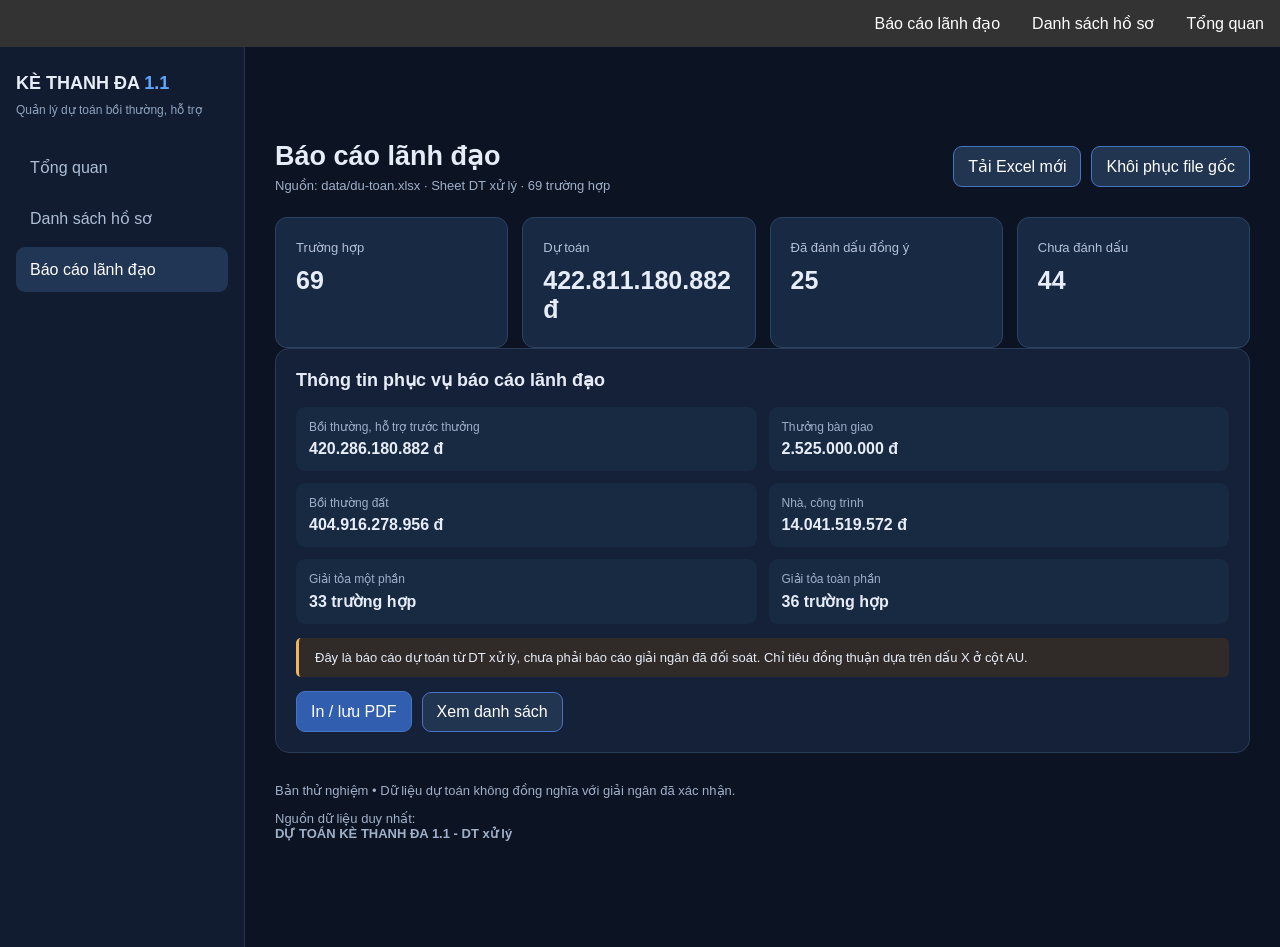
==== pages/bao-cao.html @ cdc93246 "first commit" ====
<!doctype html>
<html lang="vi">
  <head>
    <meta charset="utf-8" />
    <meta name="viewport" content="width=device-width,initial-scale=1" />
    <title>Báo cáo | Kè Thanh Đa 1.1</title>
    <link rel="stylesheet" href="../css/style.css" />
  </head>
  <body data-view="report" data-root="../">
    <ul>
          <li><a href="../index.html">Tổng quan</a></li>
          <li><a href="../pages/danh-sach.html">Danh sách hồ sơ</a></li>
          <li><a href="../pages/bao-cao.html">Báo cáo lãnh đạo</a></li>
        </ul>
    <div class="shell">
      <aside class="side">
        <div class="brand">
          KÈ THANH ĐA <span style="color: #5da8ff">1.1</span
          ><small>Quản lý dự toán bồi thường, hỗ trợ</small>
        </div>
        
        <nav class="nav">
          <a class="" href="../index.html">Tổng quan</a
          ><a class="" href="../pages/danh-sach.html">Danh sách hồ sơ</a
          ><a class="active" href="../pages/bao-cao.html">Báo cáo lãnh đạo</a>
        </nav>
      </aside>
      <main class="main">
        <header class="top">
          <div>
            <h1>Báo cáo lãnh đạo</h1>
            <div class="muted" id="source">Đang tải dữ liệu…</div>
          </div>
          <div class="actions">
            <label class="btn secondary" for="file">Tải Excel mới</label
            ><input
              class="file"
              id="file"
              type="file"
              accept=".xlsx,.xls"
              style="display: none"
            /><button id="reset" class="btn secondary" type="button">
              Khôi phục file gốc
            </button>
          </div>
        </header>
        <div id="content"></div>
        <div class="footer">
          <p class="muted">Bản thử nghiệm • Dữ liệu dự toán không đồng nghĩa với giải ngân đã xác nhận.</p>
          <p class="muted">Nguồn dữ liệu duy nhất:<br /><b>DỰ TOÁN KÈ THANH ĐA 1.1 - DT xử lý</b></p>
        </div>
      </main>
    </div>
    <script src="../assets/vendor/xlsx.full.min.js"></script>
    <script src="../js/data.js"></script>
    <script src="../js/app.js"></script>
  </body>
</html>
---- css/style.css ----
:root {
  font-family: Inter, "Segoe UI", Arial, sans-serif;
  color: #e7edf8;
  background: #0c1323;
}
* {
  box-sizing: border-box;
}
body {
  margin: 0;
}
a {
  color: inherit;
  text-decoration: none;
}
button,
input,
select {
  font: inherit;
}
button {
  cursor: pointer;
}
.shell {
  display: grid;
  grid-template-columns: 245px 1fr;
  min-height: 100vh;
}
.side {
  background: #111c30;
  border-right: 1px solid #26344a;
  padding: 24px 16px;
}
.brand {
  font-weight: 800;
  font-size: 18px;
  line-height: 1.4;
  margin-bottom: 26px;
}
.brand small {
  display: block;
  color: #8fa2bd;
  font-weight: 400;
  font-size: 12px;
  margin-top: 6px;
}
ul {
  list-style-type: none;
  margin: 0;
  padding: 0;
  overflow: hidden;
  background-color: #333333;
}

ul li {
  float: right;
}

ul li a {
  display: block;
  color: white;
  text-align: center;
  padding: 14px 16px;
  text-decoration: none;
}

ul li a:hover {
  background-color: #111111;
}
.nav a {
  display: block;
  padding: 13px 14px;
  border-radius: 9px;
  color: #aebed5;
  margin: 6px 0;
}
.nav a.active,
.nav a:hover {
  background: #213554;
  color: #fff;
}
.main {
  padding: 30px;
  max-width: 1600px;
  width: 100%;
  margin: auto;
}
.top {
  display: flex;
  justify-content: space-between;
  gap: 18px;
  align-items: center;
  margin-bottom: 24px;
  flex-wrap: wrap;
}
h1 {
  font-size: 27px;
  margin: 0 0 6px;
}
h2 {
  font-size: 18px;
  margin: 0 0 16px;
}
.muted {
  color: #9fb0c9;
  font-size: 13px;
}
.panel {
  background: #142138;
  border: 1px solid #2a3b57;
  border-radius: 14px;
  padding: 20px;
  margin-bottom: 20px;
}
.cards {
  display: grid;
  grid-template-columns: repeat(4, minmax(0, 1fr));
  gap: 14px;
}
.kpi {
  background: #182943;
  border: 1px solid #2c4262;
  border-radius: 12px;
  padding: 20px;
}
.kpi strong {
  display: block;
  font-size: 25px;
  margin: 10px 0 3px;
  overflow-wrap: anywhere;
}
.kpi span {
  font-size: 13px;
  color: #b2c1d6;
}
.kpi small {
  color: #8ca4c7;
}
.cols {
  display: grid;
  grid-template-columns: 1fr 1fr;
  gap: 18px;
  margin-top: 20px;
}
.bar {
  display: flex;
  height: 24px;
  overflow: hidden;
  border-radius: 6px;
  background: #24364d;
}
.bar .yes {
  background: #20b68a;
}
.bar .no {
  background: #ed8a57;
}
.legend {
  display: flex;
  gap: 20px;
  margin-top: 12px;
  flex-wrap: wrap;
}
.dot {
  display: inline-block;
  width: 10px;
  height: 10px;
  border-radius: 3px;
  margin-right: 5px;
}
.yesdot {
  background: #20b68a;
}
.nodot {
  background: #ed8a57;
}
.actions {
  display: flex;
  gap: 10px;
  flex-wrap: wrap;
  align-items: center;
}
.btn {
  background: #315eae;
  border: 1px solid #4875c3;
  border-radius: 9px;
  padding: 10px 14px;
  color: white;
}
.btn.secondary {
  background: #213450;
}
.file {
  max-width: 240px;
  font-size: 12px;
}
.tablewrap {
  overflow: auto;
}
table {
  width: 100%;
  border-collapse: collapse;
  font-size: 13px;
  min-width: 850px;
}
th,
td {
  padding: 11px 12px;
  text-align: left;
  border-bottom: 1px solid #2b3c56;
  vertical-align: top;
}
th {
  color: #afc1d9;
  background: #1b2c46;
  position: sticky;
  top: 0;
}
tbody tr:hover {
  background: #213552;
}
.right {
  text-align: right;
  white-space: nowrap;
}
.tag {
  display: inline-block;
  border-radius: 20px;
  padding: 5px 10px;
  background: #35445c;
  color: #dbe7fa;
  font-size: 12px;
}
.tag.ok {
  background: #154a3d;
  color: #a4f5d4;
}
.tag.no {
  background: #5a342b;
  color: #ffd0ba;
}
.filters {
  display: flex;
  gap: 10px;
  flex-wrap: wrap;
  margin-bottom: 14px;
}
input,
select {
  background: #101b2d;
  border: 1px solid #354962;
  color: #e8f1ff;
  border-radius: 8px;
  padding: 10px 12px;
}
input[type="search"] {
  min-width: 280px;
  flex: 1;
}
.details {
  display: grid;
  grid-template-columns: repeat(2, 1fr);
  gap: 12px;
}
.field {
  background: #182942;
  padding: 13px;
  border-radius: 9px;
}
.field span {
  display: block;
  color: #9eb0c9;
  font-size: 12px;
  margin-bottom: 6px;
}
.field strong {
  overflow-wrap: anywhere;
}
.notice {
  padding: 12px 16px;
  border-left: 3px solid #f2b35e;
  background: #302b29;
  border-radius: 5px;
  font-size: 13px;
  margin: 14px 0;
}
.footer {
  color: #8fa2bd;
  font-size: 12px;
  margin-top: 30px;
}
@media (max-width: 1000px) {
  .shell {
    grid-template-columns: 1fr;
  }
  .side {
    padding: 16px;
  }
  .nav {
    display: flex;
    flex-wrap: wrap;
    gap: 4px;
  }
  .nav a {
    margin: 0;
  }
  .main {
    padding: 18px;
  }
  .cards {
    grid-template-columns: repeat(2, 1fr);
  }
  .cols {
    grid-template-columns: 1fr;
  }
}
@media (max-width: 520px) {
  .cards,
  .details {
    grid-template-columns: 1fr;
  }
}
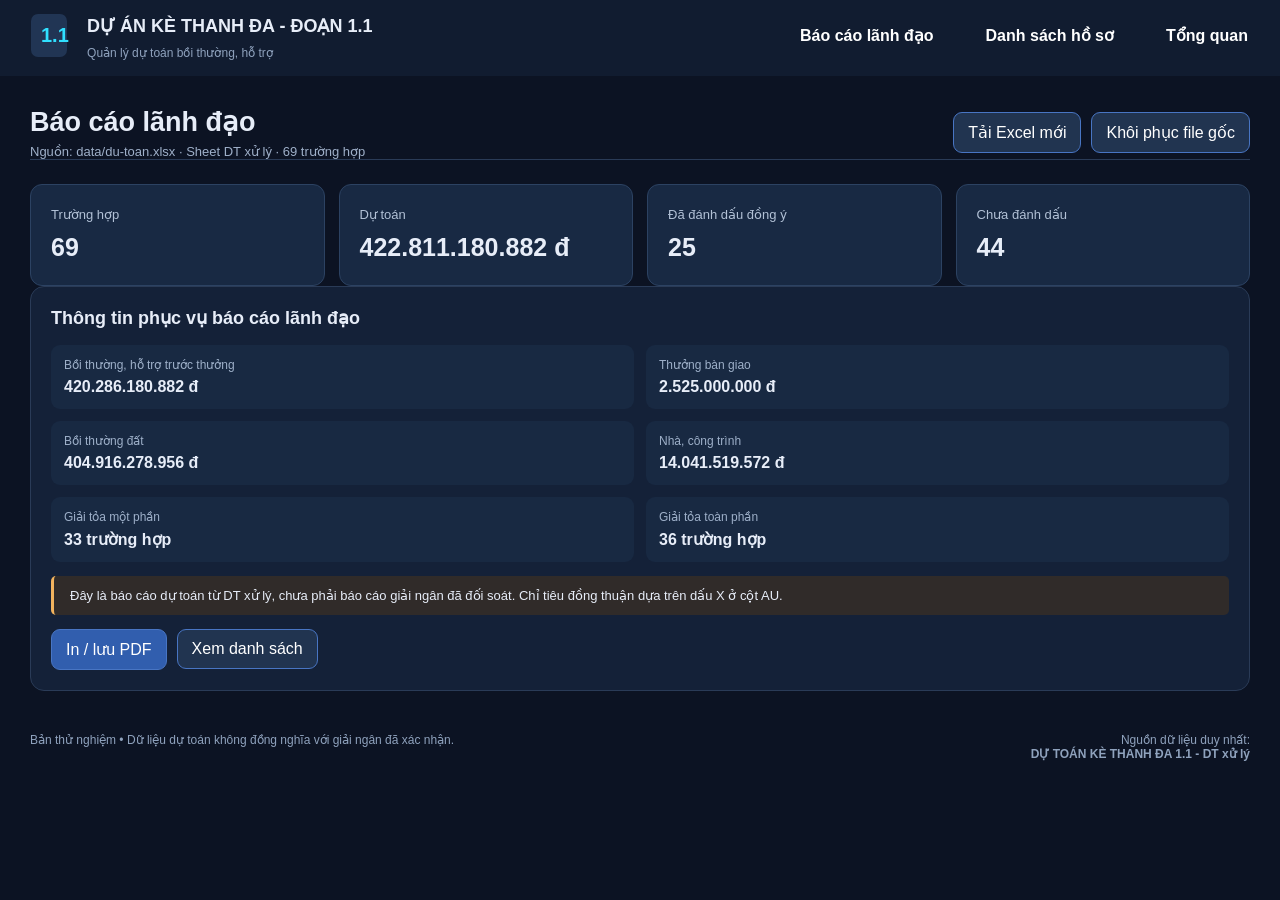
==== commit 5e70e6b0: "updated navigation bar" ====
--- a/pages/bao-cao.html
+++ b/pages/bao-cao.html
@@ -7,50 +7,48 @@
     <link rel="stylesheet" href="../css/style.css" />
   </head>
   <body data-view="report" data-root="../">
-    <ul>
+    <div class="side">
+      <div class="logo" style="flex-grow: 0.2">1.1</div>
+      <div class="brand" style="flex-grow: 1; margin-left: 20px">
+        DỰ ÁN KÈ THANH ĐA - ĐOẠN 1.1
+        <small>Quản lý dự toán bồi thường, hỗ trợ</small>
+      </div>
+      <div class="item" style="flex-grow: 4">
+        <ul>
           <li><a href="../index.html">Tổng quan</a></li>
           <li><a href="../pages/danh-sach.html">Danh sách hồ sơ</a></li>
           <li><a href="../pages/bao-cao.html">Báo cáo lãnh đạo</a></li>
         </ul>
-    <div class="shell">
-      <aside class="side">
-        <div class="brand">
-          KÈ THANH ĐA <span style="color: #5da8ff">1.1</span
-          ><small>Quản lý dự toán bồi thường, hỗ trợ</small>
+      </div>      
+    </div>
+    
+    <main class="main">
+      <header class="top">
+        <div>
+          <h1>Báo cáo lãnh đạo</h1>
+          <div class="muted" id="source">Đang tải dữ liệu…</div>
         </div>
-        
-        <nav class="nav">
-          <a class="" href="../index.html">Tổng quan</a
-          ><a class="" href="../pages/danh-sach.html">Danh sách hồ sơ</a
-          ><a class="active" href="../pages/bao-cao.html">Báo cáo lãnh đạo</a>
-        </nav>
-      </aside>
-      <main class="main">
-        <header class="top">
-          <div>
-            <h1>Báo cáo lãnh đạo</h1>
-            <div class="muted" id="source">Đang tải dữ liệu…</div>
-          </div>
-          <div class="actions">
-            <label class="btn secondary" for="file">Tải Excel mới</label
-            ><input
-              class="file"
-              id="file"
-              type="file"
-              accept=".xlsx,.xls"
-              style="display: none"
-            /><button id="reset" class="btn secondary" type="button">
-              Khôi phục file gốc
-            </button>
-          </div>
-        </header>
-        <div id="content"></div>
-        <div class="footer">
-          <p class="muted">Bản thử nghiệm • Dữ liệu dự toán không đồng nghĩa với giải ngân đã xác nhận.</p>
-          <p class="muted">Nguồn dữ liệu duy nhất:<br /><b>DỰ TOÁN KÈ THANH ĐA 1.1 - DT xử lý</b></p>
+        <div class="actions">
+          <label class="btn secondary" for="file">Tải Excel mới</label
+          ><input
+            class="file"
+            id="file"
+            type="file"
+            accept=".xlsx,.xls"
+            style="display: none"
+          /><button id="reset" class="btn secondary" type="button">
+            Khôi phục file gốc
+          </button>
         </div>
-      </main>
-    </div>
+      </header>
+
+      <div id="content"></div>
+
+      <div class="footer">
+        <p style="flex-grow: 5">Bản thử nghiệm • Dữ liệu dự toán không đồng nghĩa với giải ngân đã xác nhận.</p>
+        <p style="flex-grow: 5">Nguồn dữ liệu duy nhất:<br /><b>DỰ TOÁN KÈ THANH ĐA 1.1 - DT xử lý</b></p>
+      </div>
+    </main>
     <script src="../assets/vendor/xlsx.full.min.js"></script>
     <script src="../js/data.js"></script>
     <script src="../js/app.js"></script>
--- a/css/style.css
+++ b/css/style.css
@@ -21,21 +21,21 @@
 button {
   cursor: pointer;
 }
-.shell {
+/*.shell {
   display: grid;
   grid-template-columns: 245px 1fr;
   min-height: 100vh;
-}
+}*/
 .side {
   background: #111c30;
-  border-right: 1px solid #26344a;
-  padding: 24px 16px;
+  padding: 14px 6px;
+  display: flex;
 }
 .brand {
-  font-weight: 800;
+  font-weight: 700;
   font-size: 18px;
   line-height: 1.4;
-  margin-bottom: 26px;
+  /*border: 1px solid #2a3b57;*/
 }
 .brand small {
   display: block;
@@ -43,45 +43,49 @@
   font-weight: 400;
   font-size: 12px;
   margin-top: 6px;
+}
+.logo {
+  text-align: center;
+  width: 20px;
+  height: fit-content;
+  padding: 10px;
+  margin-left: 25px;
+  font-size: 20px;
+  font-weight: 700;
+  background: #213554;
+  border-radius: 7px;
+  color: #30e0ff;
 }
 ul {
   list-style-type: none;
   margin: 0;
   padding: 0;
   overflow: hidden;
-  background-color: #333333;
 }
 
 ul li {
   float: right;
+  margin: 0 10px;
+  font-weight: 600;
 }
 
 ul li a {
   display: block;
   color: white;
   text-align: center;
-  padding: 14px 16px;
+  padding: 12px 16px;
   text-decoration: none;
 }
 
 ul li a:hover {
-  background-color: #111111;
-}
-.nav a {
-  display: block;
-  padding: 13px 14px;
-  border-radius: 9px;
-  color: #aebed5;
-  margin: 6px 0;
-}
-.nav a.active,
-.nav a:hover {
   background: #213554;
   color: #fff;
-}
+  border-radius: 9px;
+}
+
 .main {
   padding: 30px;
-  max-width: 1600px;
+  max-width: 1300px;
   width: 100%;
   margin: auto;
 }
@@ -92,6 +96,7 @@
   align-items: center;
   margin-bottom: 24px;
   flex-wrap: wrap;
+  border-bottom: 1px solid #2a3b57;
 }
 h1 {
   font-size: 27px;
@@ -285,9 +290,14 @@
   margin: 14px 0;
 }
 .footer {
+  display: flex;
   color: #8fa2bd;
   font-size: 12px;
   margin-top: 30px;
+}
+.footer p:last-child {
+  float: right;
+  text-align: right;
 }
 @media (max-width: 1000px) {
   .shell {
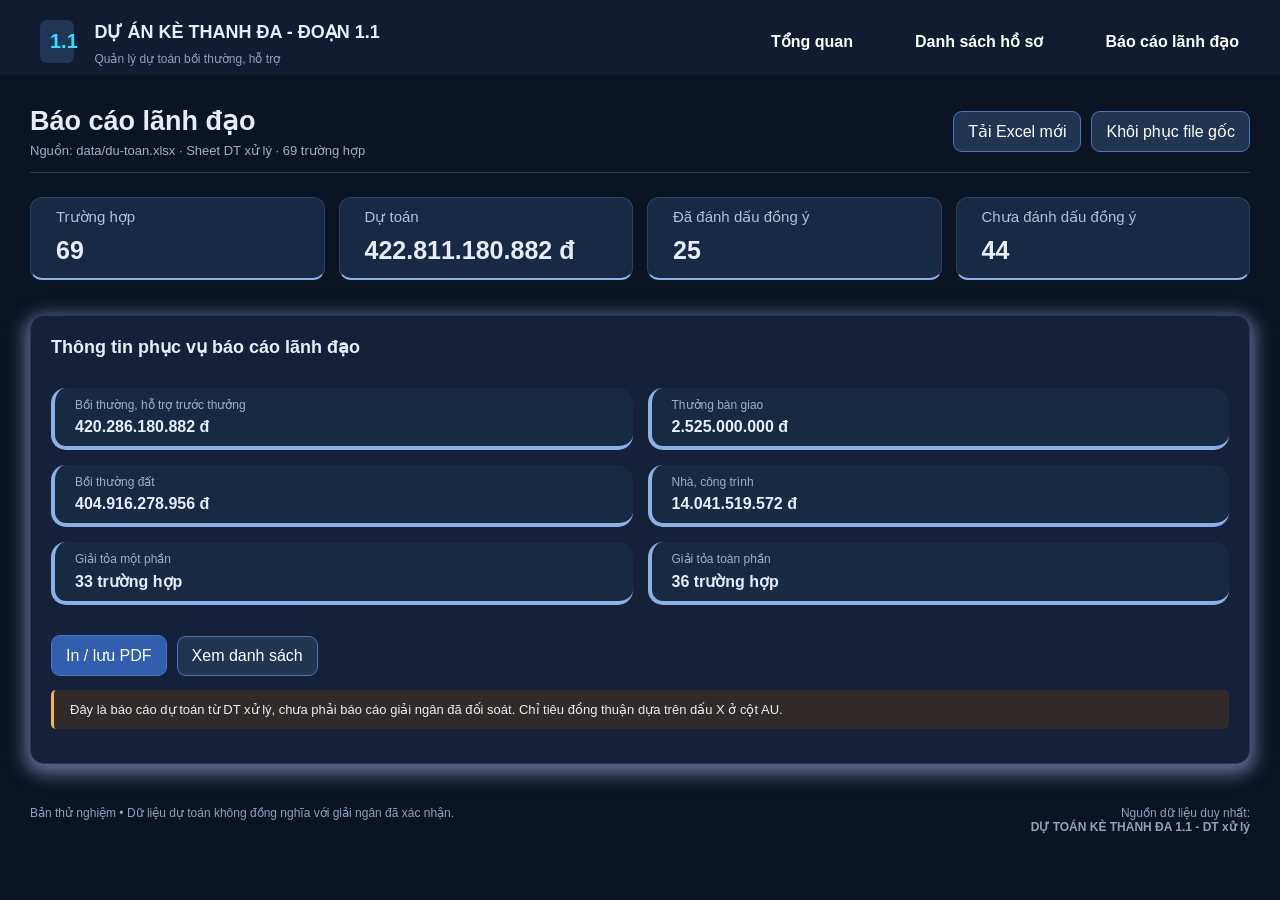
==== commit c9250e31: "updated report 181126" ====
--- a/pages/bao-cao.html
+++ b/pages/bao-cao.html
@@ -15,7 +15,7 @@
       </div>
       <div class="item" style="flex-grow: 4">
         <ul>
-          <li><a href="../index.html">Tổng quan</a></li>
+          <li><a href="../pages/tong-quan.html">Tổng quan</a></li>
           <li><a href="../pages/danh-sach.html">Danh sách hồ sơ</a></li>
           <li><a href="../pages/bao-cao.html">Báo cáo lãnh đạo</a></li>
         </ul>
--- a/css/style.css
+++ b/css/style.css
@@ -27,8 +27,10 @@
   min-height: 100vh;
 }*/
 .side {
+  position: sticky;
+  top: 0;
   background: #111c30;
-  padding: 14px 6px;
+  padding: 20px 10px 7px 15px;
   display: flex;
 }
 .brand {
@@ -57,15 +59,18 @@
   color: #30e0ff;
 }
 ul {
-  list-style-type: none;
+  display: flex;
+  justify-content: flex-end;
+  align-items: center;
+  list-style: none;
   margin: 0;
   padding: 0;
   overflow: hidden;
 }
 
 ul li {
-  float: right;
-  margin: 0 10px;
+  float: none;
+  margin: 0 15px 5px;
   font-weight: 600;
 }
 
@@ -79,8 +84,9 @@
 
 ul li a:hover {
   background: #213554;
-  color: #fff;
+  color: #30e0ff;
   border-radius: 9px;
+  border: 1px solid #2f4d81;
 }
 
 .main {
@@ -95,6 +101,7 @@
   gap: 18px;
   align-items: center;
   margin-bottom: 24px;
+  padding-bottom: 14px;
   flex-wrap: wrap;
   border-bottom: 1px solid #2a3b57;
 }
@@ -115,18 +122,21 @@
   border: 1px solid #2a3b57;
   border-radius: 14px;
   padding: 20px;
-  margin-bottom: 20px;
+  margin: 20px 0;
+  box-shadow: rgba(184, 200, 255, 0.5) 0px 5px 17px 5px;
 }
 .cards {
   display: grid;
   grid-template-columns: repeat(4, minmax(0, 1fr));
   gap: 14px;
+  margin-bottom: 35px;
 }
 .kpi {
   background: #182943;
   border: 1px solid #2c4262;
   border-radius: 12px;
-  padding: 20px;
+  padding: 10px 25px;
+  border-bottom: 2px solid #8db1e7;
 }
 .kpi strong {
   display: block;
@@ -135,7 +145,7 @@
   overflow-wrap: anywhere;
 }
 .kpi span {
-  font-size: 13px;
+  font-size: 15px;
   color: #b2c1d6;
 }
 .kpi small {
@@ -199,7 +209,33 @@
   max-width: 240px;
   font-size: 12px;
 }
-.tablewrap {
+/* CHỈ ÁP DỤNG CHO TRANG DANH SÁCH HỒ SƠ */
+
+body[data-view="list"] .table-scroll {
+    max-height: calc(100vh - 300px);
+    overflow-y: auto;
+    overflow-x: auto;
+    width: 100%;
+}
+
+body[data-view="list"] .table-scroll thead th {
+    position: sticky;
+    font-size: 15px;
+    top: 0;
+    z-index: 2;
+    background: #1c304c;
+}
+
+body[data-view="list"] .table-scroll tbody tr:hover {
+    background: #213552;
+}
+
+body[data-view="list"] .table-scroll tbody td:nth-child(4) { width: 100px; }
+body[data-view="list"] .table-scroll tbody td:last-child { width: 100px; }
+
+/*======================================*/
+
+.table-scroll {
   overflow: auto;
 }
 table {
@@ -221,6 +257,7 @@
   position: sticky;
   top: 0;
 }
+
 tbody tr:hover {
   background: #213552;
 }
@@ -236,11 +273,11 @@
   color: #dbe7fa;
   font-size: 12px;
 }
-.tag.ok {
+.tag#ok {
   background: #154a3d;
   color: #a4f5d4;
 }
-.tag.no {
+.tag#no {
   background: #5a342b;
   color: #ffd0ba;
 }
@@ -265,12 +302,15 @@
 .details {
   display: grid;
   grid-template-columns: repeat(2, 1fr);
-  gap: 12px;
+  gap: 15px;
+  margin: 30px 0;
 }
 .field {
   background: #182942;
-  padding: 13px;
-  border-radius: 9px;
+  padding: 10px 20px;
+  border-radius: 15px;
+  border-left: 4px solid #8db1e7;
+  border-bottom: 4px solid #8db1e7;
 }
 .field span {
   display: block;
